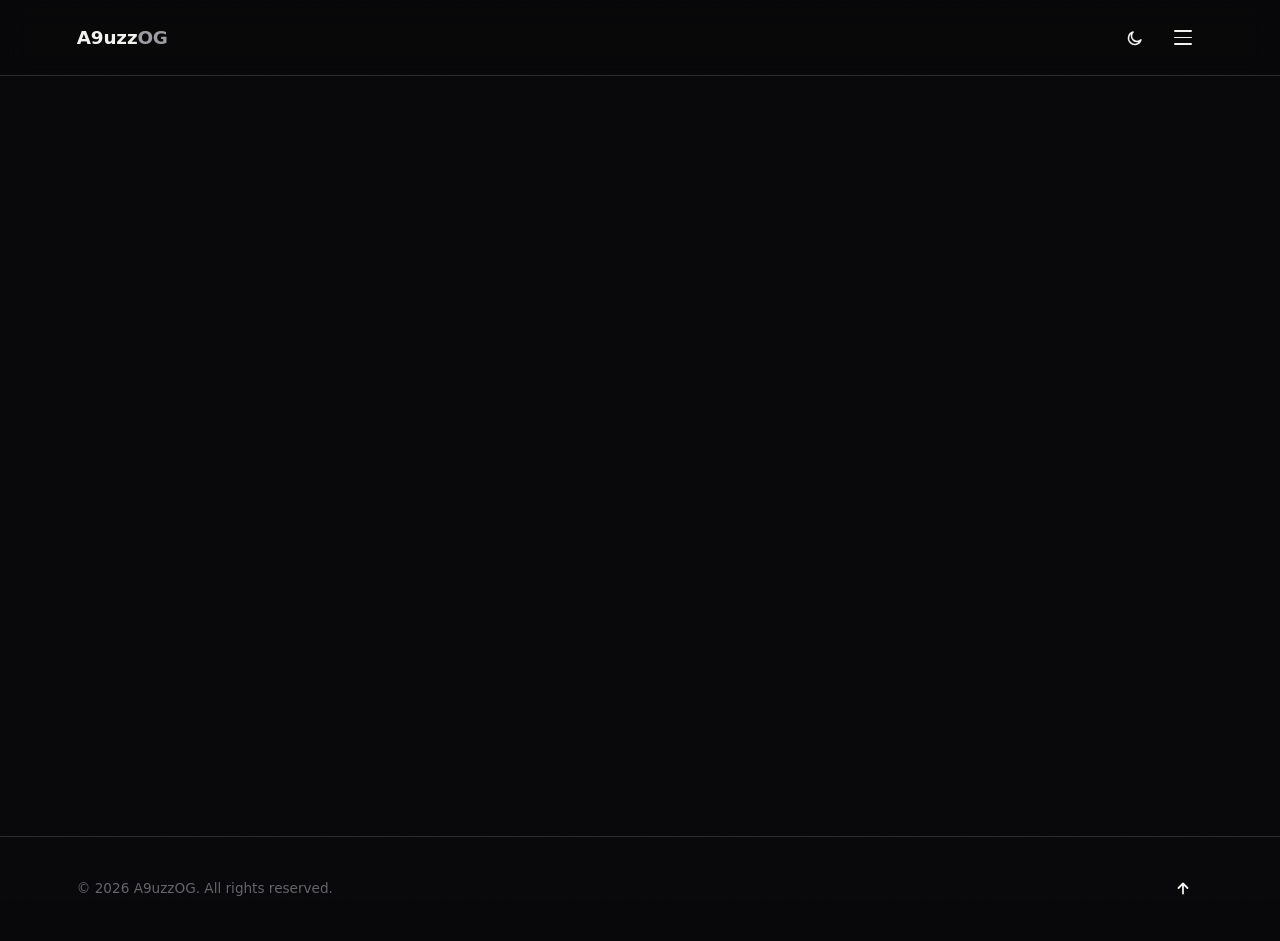
==== about.html @ a11c0fda "Add files via upload" ====
<!doctype html>
<html lang="en">
<head>
<meta charset="utf-8">
<meta name="viewport" content="width=device-width,initial-scale=1">
<meta name="theme-color" content="#08080a">
<meta name="description" content="About A9uzzOG — apps, tools and websites, built for people who use them every day.">
<title>About — A9uzzOG</title>

<script>
  (function(){
    var t = localStorage.getItem('theme');
    if(t === 'light'){ document.documentElement.setAttribute('data-theme','light'); }
  })();
</script>

<link rel="preconnect" href="https://api.fontshare.com">
<link rel="preconnect" href="https://fonts.googleapis.com">
<link rel="preconnect" href="https://fonts.gstatic.com" crossorigin>
<link rel="stylesheet" href="https://api.fontshare.com/v2/css?f[]=clash-display@500,600,700&f[]=general-sans@400,500,600&display=swap">
<link rel="stylesheet" href="https://fonts.googleapis.com/css2?family=JetBrains+Mono:wght@400;500&display=swap">
<link rel="stylesheet" href="style.css">
</head>
<body>

<div class="grain" aria-hidden="true"></div>
<div class="progress" aria-hidden="true"><span id="progressBar"></span></div>

<header class="site-header">
  <a href="index.html" class="brand">A9uzz<span>OG</span></a>

  <div class="header-actions">
    <button id="themeToggle" class="icon-btn" type="button" aria-label="Switch to light theme">
      <svg class="icon-sun" width="18" height="18" viewBox="0 0 24 24" fill="none" stroke="currentColor" stroke-width="2" stroke-linecap="round"><circle cx="12" cy="12" r="4.5"/><path d="M12 2.5v3M12 18.5v3M4.2 4.2l2.1 2.1M17.7 17.7l2.1 2.1M2.5 12h3M18.5 12h3M4.2 19.8l2.1-2.1M17.7 6.3l2.1-2.1"/></svg>
      <svg class="icon-moon" width="18" height="18" viewBox="0 0 24 24" fill="none" stroke="currentColor" stroke-width="2" stroke-linecap="round" stroke-linejoin="round"><path d="M20 14.5A8.5 8.5 0 1 1 9.5 4a7 7 0 0 0 10.5 10.5Z"/></svg>
    </button>

    <button id="navToggle" class="hamburger" type="button" aria-label="Open menu" aria-expanded="false" aria-controls="navOverlay">
      <span></span><span></span><span></span>
    </button>
  </div>
</header>

<nav id="navOverlay" class="nav-overlay" aria-hidden="true">
  <div class="nav-overlay__backdrop" data-close></div>
  <div class="nav-overlay__panel">
    <button class="nav-close" type="button" data-close aria-label="Close menu">
      <svg width="18" height="18" viewBox="0 0 24 24" fill="none" stroke="currentColor" stroke-width="1.8" stroke-linecap="round"><path d="M5 5l14 14M19 5 5 19"/></svg>
    </button>
    <ul class="nav-list">
      <li style="--i:0"><a href="index.html" data-close><span class="nav-list__title">Home</span><span class="nav-list__desc">Start here</span></a></li>
      <li style="--i:1"><a href="about.html" data-close><span class="nav-list__title">About</span><span class="nav-list__desc">The short version</span></a></li>
      <li style="--i:2"><a href="projects.html" data-close><span class="nav-list__title">Projects</span><span class="nav-list__desc">Recent builds</span></a></li>
      <li style="--i:3"><a href="downloads.html" data-close><span class="nav-list__title">Downloads</span><span class="nav-list__desc">Get the files</span></a></li>
      <li style="--i:4"><a href="tools.html" data-close><span class="nav-list__title">Tools</span><span class="nav-list__desc">Free utilities</span></a></li>
      <li style="--i:5"><a href="contact.html" data-close><span class="nav-list__title">Contact</span><span class="nav-list__desc">Say hello</span></a></li>
    </ul>
    <div class="nav-overlay__footer">
      <span>a9uzzyadu1c@gmail.com</span>
      <span>&copy; 2026 A9uzzOG</span>
    </div>
  </div>
</nav>

<main>
  <section class="section page-section">
    <p class="eyebrow reveal">About</p>
    <h1 class="section-title reveal">Who's behind this</h1>
    <p class="section-lede reveal">
      I build small, focused tools and websites — the kind meant to be used, not just looked at.
      This corner of the internet collects the ones worth sharing. Replace this paragraph with
      your own introduction.
    </p>
  </section>
</main>

<footer class="site-footer">
  <span>&copy; 2026 A9uzzOG. All rights reserved.</span>
  <button id="toTop" class="icon-btn" type="button" aria-label="Back to top">
    <svg width="16" height="16" viewBox="0 0 16 16" fill="none" stroke="currentColor" stroke-width="1.8" stroke-linecap="round" stroke-linejoin="round"><path d="M8 12.5v-9M3.5 7l4.5-4.5L12.5 7"/></svg>
  </button>
</footer>

<script src="script.js"></script>
</body>
</html>
---- style.css ----
/* ============================================================
   A9uzzOG — premium grey/black theme
   Display: Clash Display · Body: General Sans · Mono: JetBrains Mono
   ============================================================ */

*, *::before, *::after { margin: 0; padding: 0; box-sizing: border-box; }
html { scroll-behavior: smooth; -webkit-tap-highlight-color: transparent; }

:root {
  /* ---- dark (default) ---- */
  --bg:            #08080a;
  --bg-soft:       #0e0e11;
  --surface:       #17171b;
  --surface-2:     #1e1e23;
  --border:        #2a2a30;
  --border-strong: #3a3a41;
  --text:          #f1f1ee;
  --text-muted:    #9c9ca3;
  --text-faint:    #63636b;
  --shine-1:       #ffffff;
  --shine-2:       #8a8a90;
  --on-shine:      #0a0a0b;
  --overlay-bg:    rgba(6, 6, 8, 0.86);

  --font-display: 'Clash Display', system-ui, sans-serif;
  --font-body:    'General Sans', system-ui, sans-serif;
  --font-mono:    'JetBrains Mono', ui-monospace, monospace;

  --ease-out: cubic-bezier(0.16, 1, 0.3, 1);
  --ease-in-out: cubic-bezier(0.65, 0, 0.35, 1);

  --fs-hero: clamp(2.75rem, 5vw + 1.4rem, 6rem);
  --fs-h2:   clamp(1.9rem, 1.6vw + 1.3rem, 2.75rem);
  --fs-lede: clamp(1.05rem, 0.4vw + 0.95rem, 1.2rem);

  --pad-x: clamp(1.5rem, 6vw, 6rem);
  --pad-y: clamp(4rem, 9vw, 7.5rem);
}

[data-theme="light"] {
  --bg:            #f2f1ed;
  --bg-soft:       #ebe9e4;
  --surface:       #ffffff;
  --surface-2:     #f8f7f4;
  --border:        #dcd8d0;
  --border-strong: #c7c2b7;
  --text:          #17171a;
  --text-muted:    #57575e;
  --text-faint:    #8c8c92;
  --shine-1:       #17171a;
  --shine-2:       #48484f;
  --on-shine:      #f5f5f3;
  --overlay-bg:    rgba(242, 241, 237, 0.92);
}

body {
  font-family: var(--font-body);
  background: var(--bg);
  color: var(--text);
  line-height: 1.6;
  overflow-x: hidden;
  transition: background .4s var(--ease-in-out), color .4s var(--ease-in-out);
}

a { color: inherit; }
h1, h2, h3 { font-family: var(--font-display); font-weight: 600; letter-spacing: -0.02em; line-height: 1.05; }
img { max-width: 100%; display: block; }
button { font: inherit; color: inherit; background: none; border: none; cursor: pointer; }

::selection { background: var(--text); color: var(--bg); }

:focus-visible {
  outline: 2px solid var(--text);
  outline-offset: 3px;
  border-radius: 4px;
}

/* ---------------- grain + progress ---------------- */

.grain {
  position: fixed;
  inset: 0;
  z-index: 2;
  pointer-events: none;
  opacity: .035;
  mix-blend-mode: overlay;
  background-image: url("data:image/svg+xml,%3Csvg xmlns='http://www.w3.org/2000/svg' width='140' height='140'%3E%3Cfilter id='n'%3E%3CfeTurbulence type='fractalNoise' baseFrequency='0.85' numOctaves='2' stitchTiles='stitch'/%3E%3C/filter%3E%3Crect width='100%25' height='100%25' filter='url(%23n)'/%3E%3C/svg%3E");
  background-size: 160px 160px;
}

.progress {
  position: fixed;
  top: 0; left: 0; right: 0;
  height: 2px;
  z-index: 65;
  background: transparent;
}
.progress span {
  display: block;
  height: 100%;
  width: 100%;
  transform: scaleX(0);
  transform-origin: left;
  background: linear-gradient(90deg, var(--shine-2), var(--shine-1));
  will-change: transform;
}

/* ---------------- header ---------------- */

.site-header {
  position: sticky;
  top: 0;
  z-index: 60;
  display: flex;
  align-items: center;
  justify-content: space-between;
  padding: 1.1rem var(--pad-x);
  backdrop-filter: blur(14px);
  -webkit-backdrop-filter: blur(14px);
  background: color-mix(in srgb, var(--bg) 78%, transparent);
  border-bottom: 1px solid var(--border);
}

.brand {
  font-family: var(--font-display);
  font-size: 1.15rem;
  font-weight: 600;
  letter-spacing: -0.01em;
  text-decoration: none;
}
.brand span { color: var(--text-muted); }

.header-actions { display: flex; align-items: center; gap: .5rem; }

.icon-btn {
  display: flex;
  align-items: center;
  justify-content: center;
  width: 40px;
  height: 40px;
  border-radius: 50%;
  color: var(--text);
  transition: background .25s var(--ease-out), transform .25s var(--ease-out);
}
.icon-btn:hover { background: var(--surface-2); transform: translateY(-1px); }

#themeToggle .icon-sun,
#themeToggle .icon-moon {
  position: absolute;
  transition: transform .5s var(--ease-out), opacity .35s var(--ease-out);
}
#themeToggle { position: relative; }
#themeToggle .icon-sun { opacity: 0; transform: rotate(-90deg) scale(.5); }
#themeToggle .icon-moon { opacity: 1; transform: rotate(0) scale(1); }
[data-theme="light"] #themeToggle .icon-sun { opacity: 1; transform: rotate(0) scale(1); }
[data-theme="light"] #themeToggle .icon-moon { opacity: 0; transform: rotate(90deg) scale(.5); }

/* hamburger — the "3 lines" */
.hamburger {
  width: 40px;
  height: 40px;
  display: flex;
  flex-direction: column;
  align-items: center;
  justify-content: center;
  gap: 5px;
  border-radius: 50%;
  transition: background .25s var(--ease-out);
}
.hamburger:hover { background: var(--surface-2); }
.hamburger span {
  display: block;
  width: 18px;
  height: 1.5px;
  background: var(--text);
  border-radius: 2px;
  transition: transform .4s var(--ease-out), opacity .3s var(--ease-out), width .3s var(--ease-out);
}
.hamburger[aria-expanded="true"] span:nth-child(1) { transform: translateY(6.5px) rotate(45deg); }
.hamburger[aria-expanded="true"] span:nth-child(2) { opacity: 0; }
.hamburger[aria-expanded="true"] span:nth-child(3) { transform: translateY(-6.5px) rotate(-45deg); }

/* ---------------- nav overlay ---------------- */

.nav-overlay {
  position: fixed;
  inset: 0;
  z-index: 55;
  visibility: hidden;
  pointer-events: none;
}
.nav-overlay.is-open { visibility: visible; pointer-events: auto; }

.nav-overlay__backdrop {
  position: absolute;
  inset: 0;
  background: var(--overlay-bg);
  backdrop-filter: blur(6px);
  -webkit-backdrop-filter: blur(6px);
  opacity: 0;
  transition: opacity .45s var(--ease-in-out);
}
.nav-overlay.is-open .nav-overlay__backdrop { opacity: 1; }

.nav-overlay__panel {
  position: relative;
  z-index: 1;
  height: 100%;
  display: flex;
  flex-direction: column;
  justify-content: center;
  padding: 6rem var(--pad-x);
  pointer-events: none;
}
.nav-overlay__panel a,
.nav-overlay__panel .nav-close {
  pointer-events: auto;
}

.nav-close {
  position: absolute;
  top: 1.3rem;
  right: var(--pad-x);
  width: 44px;
  height: 44px;
  display: flex;
  align-items: center;
  justify-content: center;
  border-radius: 50%;
  color: var(--text);
  opacity: 0;
  transform: scale(.7) rotate(-45deg);
  transition: opacity .4s var(--ease-out) .15s, transform .4s var(--ease-out) .15s, background .25s var(--ease-out);
}
.nav-close:hover { background: var(--surface-2); }
.nav-overlay.is-open .nav-close { opacity: 1; transform: scale(1) rotate(0); }

.nav-list { list-style: none; display: flex; flex-direction: column; }
.nav-list li {
  overflow: hidden;
}
.nav-list a {
  display: flex;
  align-items: baseline;
  gap: 1rem;
  padding: .7rem 0;
  text-decoration: none;
  border-bottom: 1px solid var(--border);
  opacity: 0;
  transform: translateY(28px);
  transition: opacity .5s var(--ease-out), transform .5s var(--ease-out), color .25s var(--ease-out), gap .3s var(--ease-out);
  transition-delay: calc(var(--i) * 55ms);
}
.nav-overlay.is-open .nav-list a { opacity: 1; transform: translateY(0); }

.nav-list__title {
  font-family: var(--font-display);
  font-size: clamp(1.9rem, 4vw, 3rem);
  font-weight: 600;
  letter-spacing: -0.02em;
}
.nav-list__desc {
  font-family: var(--font-mono);
  font-size: .78rem;
  color: var(--text-faint);
  letter-spacing: .01em;
}
.nav-list a:hover { color: var(--text-muted); gap: 1.6rem; }
.nav-list a:hover .nav-list__title { color: var(--text); }

/* current-page indicator */
.nav-list a.is-current { border-bottom-color: var(--text-faint); }
.nav-list a.is-current .nav-list__title { color: var(--text-muted); }
.nav-list a.is-current .nav-list__desc::after { content: " · here"; }

.nav-overlay__footer {
  display: flex;
  justify-content: space-between;
  padding-top: 2rem;
  font-family: var(--font-mono);
  font-size: .78rem;
  color: var(--text-faint);
  opacity: 0;
  transition: opacity .6s var(--ease-out) .4s;
}
.nav-overlay.is-open .nav-overlay__footer { opacity: 1; }

/* ---------------- hero ---------------- */

.hero {
  position: relative;
  min-height: 78svh;
  display: flex;
  flex-direction: column;
  align-items: center;
  justify-content: center;
  text-align: center;
  gap: 1.6rem;
  padding: 6rem var(--pad-x);
  overflow: hidden;
  isolation: isolate;
}
.hero::before {
  content: "";
  position: absolute;
  inset: -20%;
  z-index: -1;
  background: radial-gradient(560px circle at var(--x, 50%) var(--y, 30%), color-mix(in srgb, var(--text) 8%, transparent), transparent 62%);
  transition: opacity .3s;
}
.hero::after {
  content: "";
  position: absolute;
  inset: 0;
  z-index: -1;
  background:
    linear-gradient(var(--bg) 0%, transparent 12%, transparent 88%, var(--bg) 100%),
    repeating-linear-gradient(0deg, color-mix(in srgb, var(--text) 5%, transparent) 0 1px, transparent 1px 64px),
    repeating-linear-gradient(90deg, color-mix(in srgb, var(--text) 5%, transparent) 0 1px, transparent 1px 64px);
}

.eyebrow {
  font-family: var(--font-mono);
  font-size: .78rem;
  letter-spacing: .12em;
  text-transform: uppercase;
  color: var(--text-faint);
}

.hero__title {
  font-size: var(--fs-hero);
  max-width: 16ch;
}

/* ---------------- buttons ---------------- */

.btn {
  position: relative;
  display: inline-flex;
  align-items: center;
  gap: .6rem;
  padding: .85rem 1.6rem;
  border-radius: 999px;
  font-size: .95rem;
  font-weight: 500;
  text-decoration: none;
  overflow: hidden;
  transition: transform .35s var(--ease-out), box-shadow .35s var(--ease-out);
}
.btn svg { transition: transform .35s var(--ease-out); }
.btn:hover { transform: translateY(-2px); }
.btn:hover svg { transform: translateX(3px); }

.btn--primary {
  color: var(--on-shine);
  background: linear-gradient(120deg, var(--shine-1), var(--shine-2));
  box-shadow: 0 1px 0 0 color-mix(in srgb, var(--text) 25%, transparent) inset, 0 8px 24px -12px rgba(0,0,0,.6);
}
.btn--primary::before {
  content: "";
  position: absolute;
  inset: 0;
  background: linear-gradient(115deg, transparent 20%, color-mix(in srgb, var(--on-shine) 35%, transparent) 50%, transparent 80%);
  transform: translateX(-120%);
  transition: transform .7s var(--ease-out);
}
.btn--primary:hover::before { transform: translateX(120%); }

.btn--ghost {
  border: 1px solid var(--border-strong);
  padding: .6rem 1.2rem;
  font-size: .88rem;
}
.btn--ghost:hover { background: var(--surface-2); border-color: var(--text-faint); }

/* ---------------- sections ---------------- */

.section {
  padding: var(--pad-y) var(--pad-x);
  max-width: 1180px;
  margin: 0 auto;
}
.section--alt { background: var(--bg-soft); max-width: none; }
.section--alt > * { max-width: 1180px; margin-left: auto; margin-right: auto; }

/* standalone page sections get a little extra breathing room under the sticky header */
.page-section { padding-top: clamp(3.5rem, 7vw, 6rem); min-height: calc(100svh - 140px); }

.section-title { font-size: var(--fs-h2); margin-top: .6rem; max-width: 14ch; }
.section-lede {
  font-size: var(--fs-lede);
  color: var(--text-muted);
  max-width: 56ch;
  margin-top: 1.1rem;
}

/* ---------------- grid + cards ---------------- */

.grid {
  display: grid;
  grid-template-columns: repeat(auto-fit, minmax(240px, 1fr));
  gap: 1.25rem;
  margin-top: 2.5rem;
}
.grid--tight { grid-template-columns: repeat(auto-fit, minmax(220px, 1fr)); max-width: 640px; }

.card {
  position: relative;
  background: var(--surface);
  border: 1px solid var(--border);
  border-radius: 20px;
  padding: 1.75rem;
  transition: transform .4s var(--ease-out), border-color .4s var(--ease-out), background .4s var(--ease-out);
}
.card:hover {
  transform: translateY(-6px);
  border-color: var(--border-strong);
  background: var(--surface-2);
}

.card__tag {
  display: inline-block;
  font-family: var(--font-mono);
  font-size: .68rem;
  letter-spacing: .08em;
  color: var(--text-faint);
  border: 1px solid var(--border-strong);
  border-radius: 999px;
  padding: .2rem .6rem;
  margin-bottom: 1rem;
}
.card h3 { font-size: 1.15rem; margin-bottom: .5rem; }
.card p { color: var(--text-muted); font-size: .92rem; }

.card__link {
  display: inline-flex;
  align-items: center;
  gap: .4rem;
  margin-top: 1.2rem;
  font-size: .88rem;
  font-weight: 500;
  text-decoration: none;
  color: var(--text);
}
.card__link svg { transition: transform .3s var(--ease-out); }
.card__link:hover svg { transform: translateX(3px); }

.card--download {
  display: flex;
  align-items: center;
  gap: 1rem;
  padding: 1.4rem 1.6rem;
}
.card__icon {
  display: flex;
  align-items: center;
  justify-content: center;
  width: 42px;
  height: 42px;
  border-radius: 12px;
  background: var(--surface-2);
  flex-shrink: 0;
}
.card__body { flex: 1; }
.card__body h3 { font-size: 1rem; margin-bottom: .15rem; }
.card__body p { font-size: .82rem; color: var(--text-faint); }

/* ---------------- contact ---------------- */

.email-copy {
  margin-top: 2rem;
  display: inline-flex;
  align-items: center;
  gap: .7rem;
  padding: .9rem 1.4rem;
  border: 1px solid var(--border-strong);
  border-radius: 999px;
  font-family: var(--font-mono);
  font-size: .95rem;
  transition: background .3s var(--ease-out), transform .3s var(--ease-out);
}
.email-copy:hover { background: var(--surface-2); transform: translateY(-2px); }
.email-copy svg { color: var(--text-faint); }

.social-links {
  display: flex;
  flex-wrap: wrap;
  gap: .9rem;
  margin-top: 1.4rem;
}
.social-link {
  display: inline-flex;
  align-items: center;
  gap: .65rem;
  padding: .75rem 1.35rem;
  border: 1px solid var(--border-strong);
  border-radius: 999px;
  text-decoration: none;
  font-size: .92rem;
  font-weight: 500;
  transition: background .3s var(--ease-out), transform .3s var(--ease-out), border-color .3s var(--ease-out);
}
.social-link:hover {
  background: var(--surface-2);
  transform: translateY(-2px);
  border-color: var(--text-faint);
}
.social-link__icon {
  display: flex;
  align-items: center;
  justify-content: center;
  color: var(--text-faint);
  transition: color .3s var(--ease-out);
}
.social-link:hover .social-link__icon { color: var(--text); }

/* ---------------- free games tracker ---------------- */

.games-block { margin-top: 2.8rem; }
.games-block:first-of-type { margin-top: 2.5rem; }
.games-block__title {
  font-size: 1.3rem;
  padding-bottom: .6rem;
  border-bottom: 1px solid var(--border);
}

.grid--games { grid-template-columns: repeat(auto-fit, minmax(220px, 1fr)); }

.game-card { padding: 0; overflow: hidden; }
.game-card__thumb {
  width: 100%;
  aspect-ratio: 16 / 9;
  object-fit: cover;
  background: var(--surface-2);
}
.game-card h3 { font-size: 1.05rem; margin: 1.1rem 1.4rem 0; }
.game-card__worth {
  margin: .4rem 1.4rem 0;
  font-family: var(--font-mono);
  font-size: .78rem;
  color: var(--text-faint);
}
.game-card__end {
  margin: .2rem 1.4rem 0;
  font-size: .82rem;
  color: var(--text-muted);
}
.game-card .card__link { margin: 1rem 1.4rem 1.4rem; }

.games-status {
  color: var(--text-muted);
  font-size: .92rem;
  grid-column: 1 / -1;
}
.games-status a { color: var(--text); text-decoration: underline; }

.games-attribution {
  margin-top: 2.5rem;
  font-family: var(--font-mono);
  font-size: .78rem;
  color: var(--text-faint);
}
.games-attribution a { color: var(--text-muted); }

/* ---------------- footer ---------------- */

.site-footer {
  display: flex;
  align-items: center;
  justify-content: space-between;
  padding: 2rem var(--pad-x);
  border-top: 1px solid var(--border);
  font-size: .85rem;
  color: var(--text-faint);
}

/* ---------------- scroll reveal ---------------- */

.reveal {
  opacity: 0;
  transform: translateY(22px);
  transition: opacity .7s var(--ease-out), transform .7s var(--ease-out);
}
.reveal.is-visible { opacity: 1; transform: translateY(0); }
.hero .reveal { transition-delay: calc(var(--r-i, 0) * 90ms); }

/* ---------------- responsive ---------------- */

@media (max-width: 640px) {
  .site-footer { flex-direction: column; gap: .75rem; text-align: center; }
  .card--download { flex-wrap: wrap; }
  .card--download .btn--ghost { width: 100%; text-align: center; justify-content: center; }
}

/* ---------------- motion & pointer preferences ---------------- */

@media (hover: none) {
  .hero::before { display: none; }
}

@media (prefers-reduced-motion: reduce) {
  html { scroll-behavior: auto; }
  *, *::before, *::after {
    animation-duration: .001ms !important;
    transition-duration: .001ms !important;
  }
  .reveal { opacity: 1; transform: none; }
  .nav-list a { transform: none; }
}
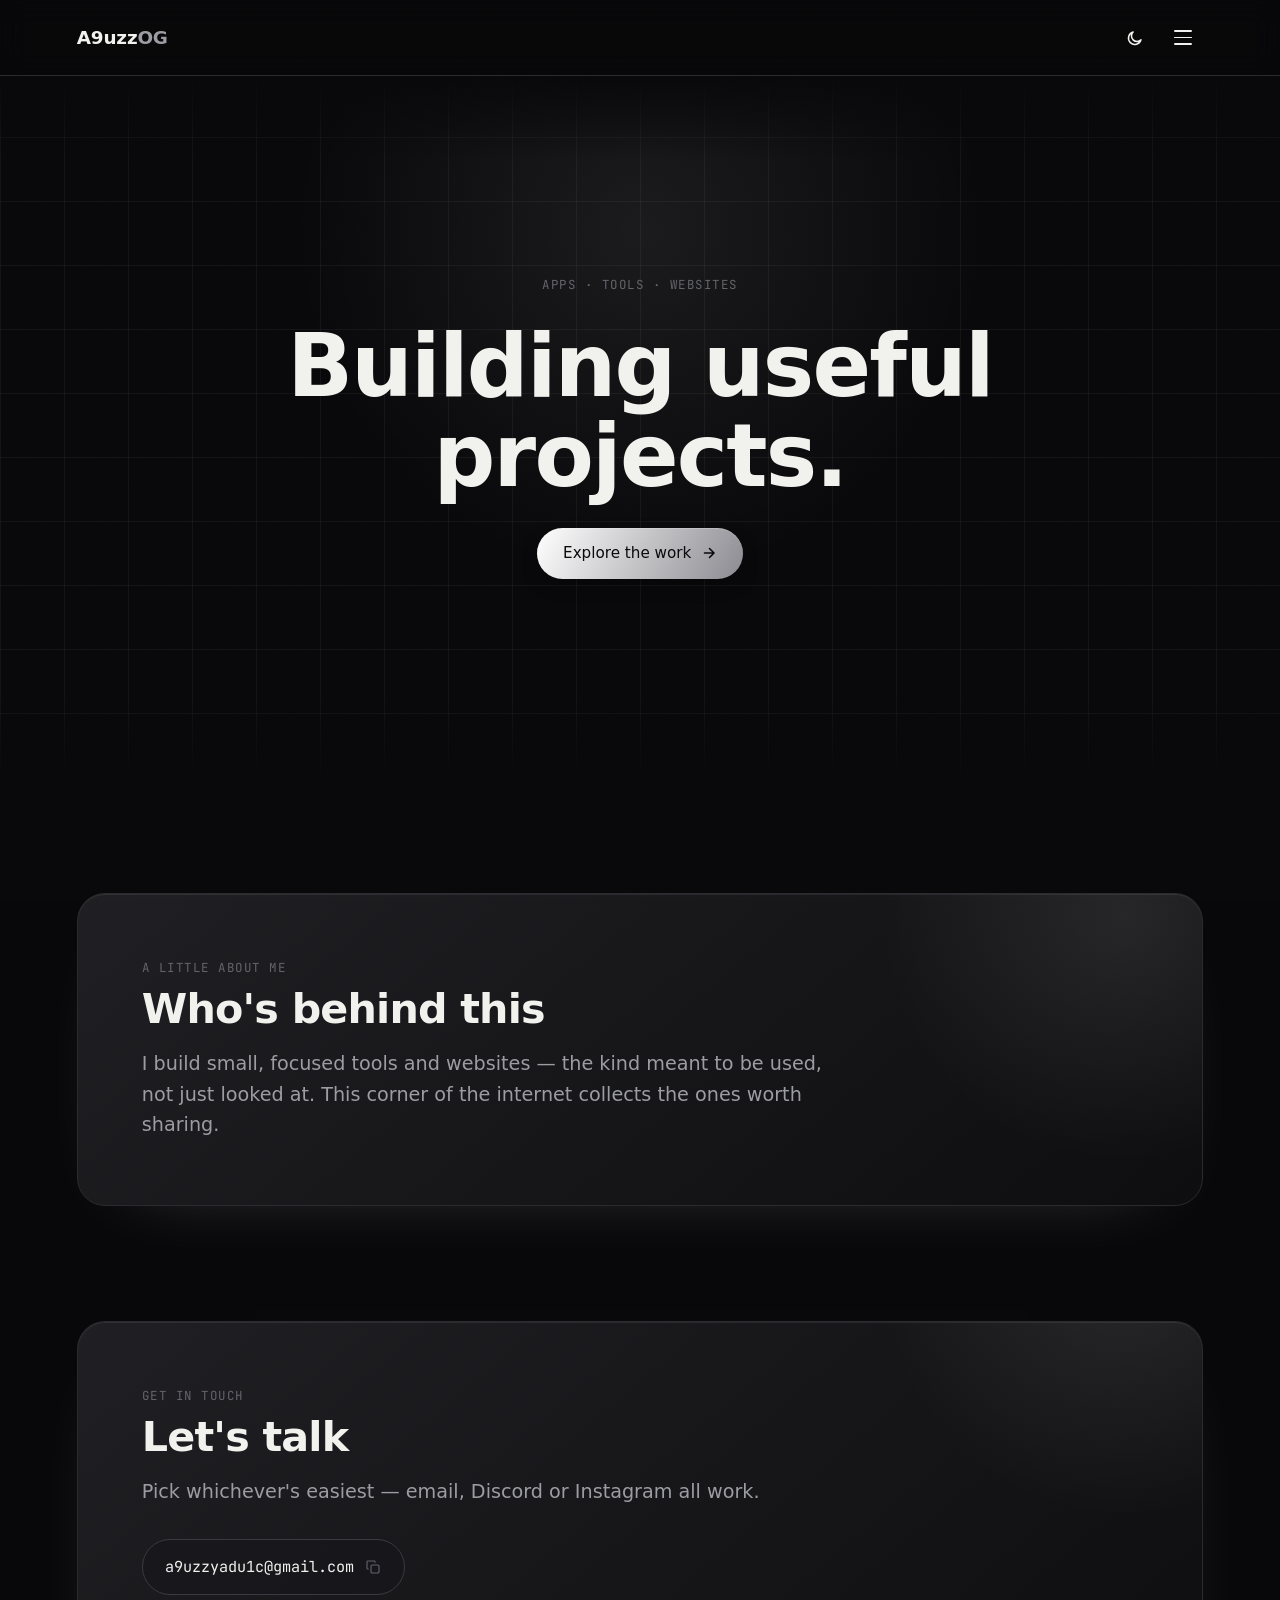
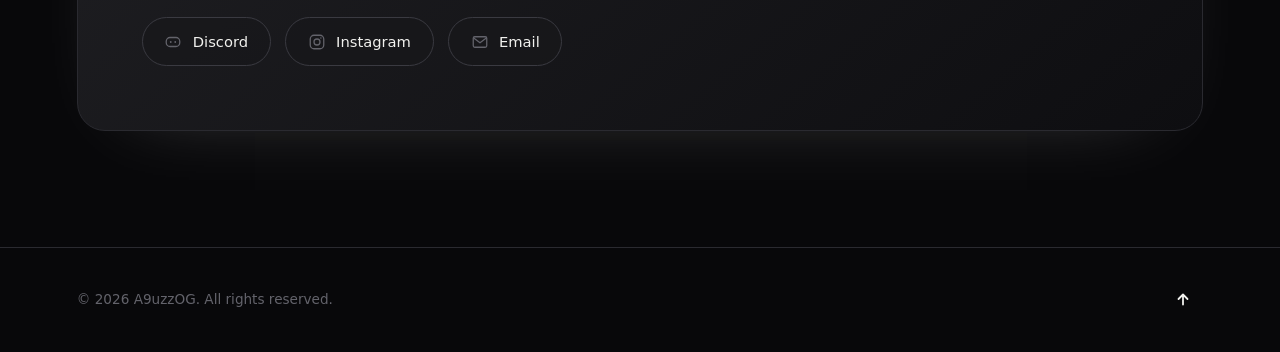
==== commit 4f388980: "Add files via upload" ====
--- a/about.html
+++ b/about.html
@@ -1,86 +1 @@
-<!doctype html>
-<html lang="en">
-<head>
-<meta charset="utf-8">
-<meta name="viewport" content="width=device-width,initial-scale=1">
-<meta name="theme-color" content="#08080a">
-<meta name="description" content="About A9uzzOG — apps, tools and websites, built for people who use them every day.">
-<title>About — A9uzzOG</title>
-
-<script>
-  (function(){
-    var t = localStorage.getItem('theme');
-    if(t === 'light'){ document.documentElement.setAttribute('data-theme','light'); }
-  })();
-</script>
-
-<link rel="preconnect" href="https://api.fontshare.com">
-<link rel="preconnect" href="https://fonts.googleapis.com">
-<link rel="preconnect" href="https://fonts.gstatic.com" crossorigin>
-<link rel="stylesheet" href="https://api.fontshare.com/v2/css?f[]=clash-display@500,600,700&f[]=general-sans@400,500,600&display=swap">
-<link rel="stylesheet" href="https://fonts.googleapis.com/css2?family=JetBrains+Mono:wght@400;500&display=swap">
-<link rel="stylesheet" href="style.css">
-</head>
-<body>
-
-<div class="grain" aria-hidden="true"></div>
-<div class="progress" aria-hidden="true"><span id="progressBar"></span></div>
-
-<header class="site-header">
-  <a href="index.html" class="brand">A9uzz<span>OG</span></a>
-
-  <div class="header-actions">
-    <button id="themeToggle" class="icon-btn" type="button" aria-label="Switch to light theme">
-      <svg class="icon-sun" width="18" height="18" viewBox="0 0 24 24" fill="none" stroke="currentColor" stroke-width="2" stroke-linecap="round"><circle cx="12" cy="12" r="4.5"/><path d="M12 2.5v3M12 18.5v3M4.2 4.2l2.1 2.1M17.7 17.7l2.1 2.1M2.5 12h3M18.5 12h3M4.2 19.8l2.1-2.1M17.7 6.3l2.1-2.1"/></svg>
-      <svg class="icon-moon" width="18" height="18" viewBox="0 0 24 24" fill="none" stroke="currentColor" stroke-width="2" stroke-linecap="round" stroke-linejoin="round"><path d="M20 14.5A8.5 8.5 0 1 1 9.5 4a7 7 0 0 0 10.5 10.5Z"/></svg>
-    </button>
-
-    <button id="navToggle" class="hamburger" type="button" aria-label="Open menu" aria-expanded="false" aria-controls="navOverlay">
-      <span></span><span></span><span></span>
-    </button>
-  </div>
-</header>
-
-<nav id="navOverlay" class="nav-overlay" aria-hidden="true">
-  <div class="nav-overlay__backdrop" data-close></div>
-  <div class="nav-overlay__panel">
-    <button class="nav-close" type="button" data-close aria-label="Close menu">
-      <svg width="18" height="18" viewBox="0 0 24 24" fill="none" stroke="currentColor" stroke-width="1.8" stroke-linecap="round"><path d="M5 5l14 14M19 5 5 19"/></svg>
-    </button>
-    <ul class="nav-list">
-      <li style="--i:0"><a href="index.html" data-close><span class="nav-list__title">Home</span><span class="nav-list__desc">Start here</span></a></li>
-      <li style="--i:1"><a href="about.html" data-close><span class="nav-list__title">About</span><span class="nav-list__desc">The short version</span></a></li>
-      <li style="--i:2"><a href="projects.html" data-close><span class="nav-list__title">Projects</span><span class="nav-list__desc">Recent builds</span></a></li>
-      <li style="--i:3"><a href="downloads.html" data-close><span class="nav-list__title">Downloads</span><span class="nav-list__desc">Get the files</span></a></li>
-      <li style="--i:4"><a href="tools.html" data-close><span class="nav-list__title">Tools</span><span class="nav-list__desc">Free utilities</span></a></li>
-      <li style="--i:5"><a href="contact.html" data-close><span class="nav-list__title">Contact</span><span class="nav-list__desc">Say hello</span></a></li>
-    </ul>
-    <div class="nav-overlay__footer">
-      <span>a9uzzyadu1c@gmail.com</span>
-      <span>&copy; 2026 A9uzzOG</span>
-    </div>
-  </div>
-</nav>
-
-<main>
-  <section class="section page-section">
-    <p class="eyebrow reveal">About</p>
-    <h1 class="section-title reveal">Who's behind this</h1>
-    <p class="section-lede reveal">
-      I build small, focused tools and websites — the kind meant to be used, not just looked at.
-      This corner of the internet collects the ones worth sharing. Replace this paragraph with
-      your own introduction.
-    </p>
-  </section>
-</main>
-
-<footer class="site-footer">
-  <span>&copy; 2026 A9uzzOG. All rights reserved.</span>
-  <button id="toTop" class="icon-btn" type="button" aria-label="Back to top">
-    <svg width="16" height="16" viewBox="0 0 16 16" fill="none" stroke="currentColor" stroke-width="1.8" stroke-linecap="round" stroke-linejoin="round"><path d="M8 12.5v-9M3.5 7l4.5-4.5L12.5 7"/></svg>
-  </button>
-</footer>
-
-<script src="script.js"></script>
-</body>
-</html>
+<!doctype html><html lang="en"><head><meta charset="utf-8"><meta name="viewport" content="width=device-width,initial-scale=1"><meta http-equiv="refresh" content="0;url=index.html#about"><title>About — A9uzzOG</title><script>location.replace("index.html#about");</script></head><body><a href="index.html#about">About A9uzzOG</a></body></html>
